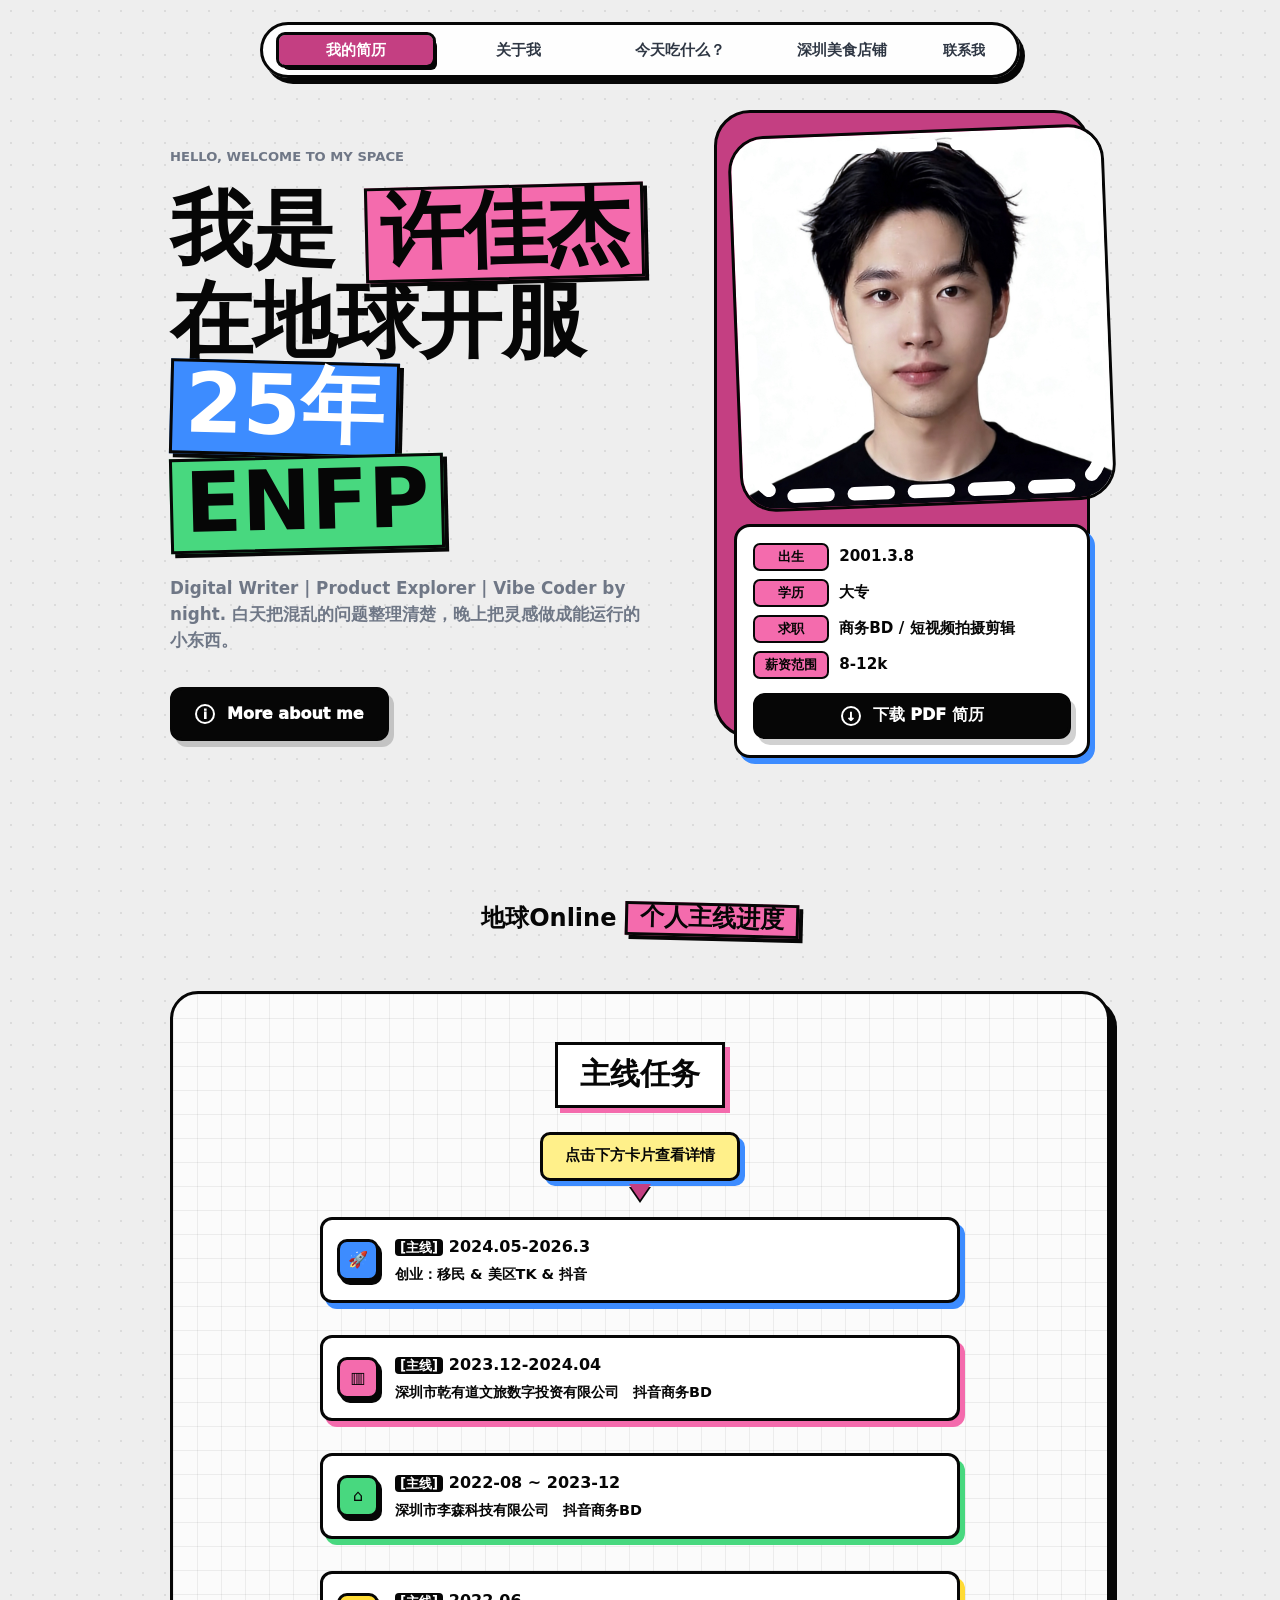
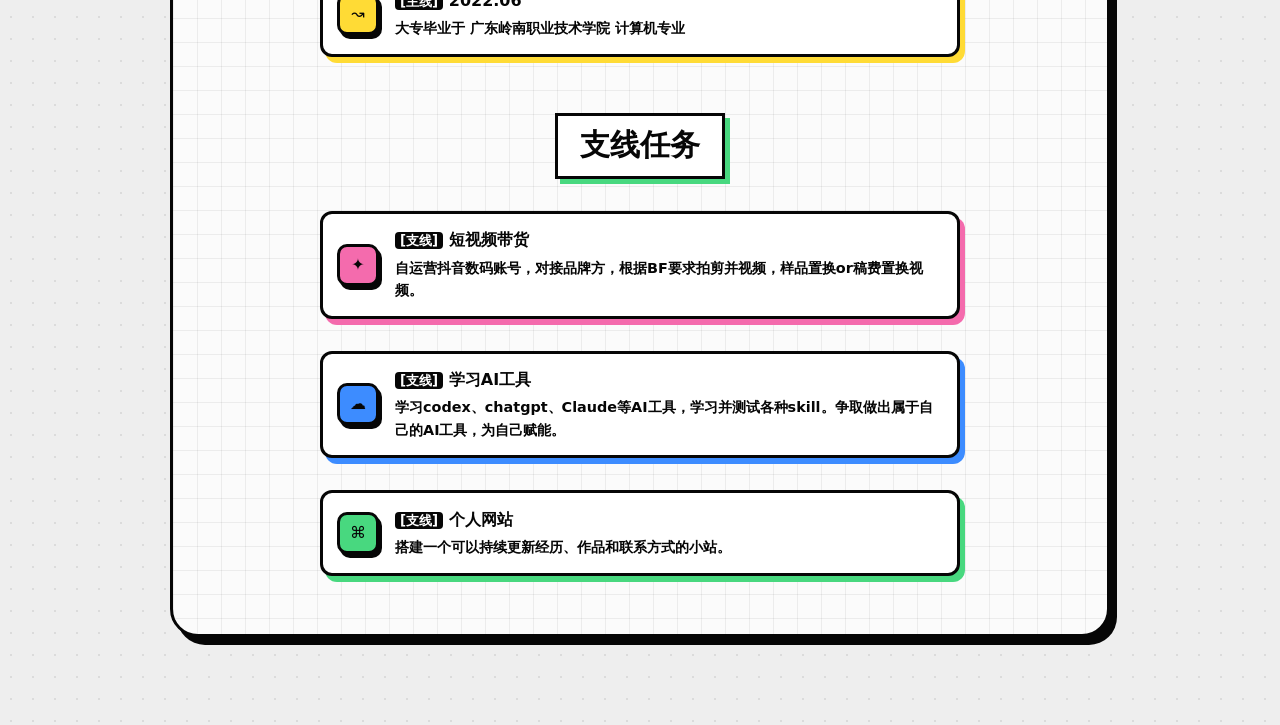
==== index.html @ b93e33a1 "Add files via upload" ====
﻿<!doctype html>
<html lang="zh-CN">
  <head>
    <meta charset="utf-8" />
    <meta name="viewport" content="width=device-width, initial-scale=1" />
    <title>许佳杰 | 个人网站</title>
    <meta
      name="description"
      content="许佳杰的个人网站，包含个人简历、关于我和随机美食小功能。"
    />
    <link rel="stylesheet" href="./styles.css" />
  </head>
  <body>
    <header class="topbar" aria-label="主导航">
      <nav class="tab-nav" aria-label="网站栏目">
        <button class="tab-button is-active" type="button" data-tab="home">我的简历</button>
        <button class="tab-button" type="button" data-tab="about">关于我</button>
        <button class="tab-button" type="button" data-tab="tools">今天吃什么？</button>
        <button class="tab-button" type="button" data-tab="shenzhen-food">深圳美食店铺</button>
        <button class="mail-link" type="button" data-contact-open aria-label="打开联系方式">联系我</button>
      </nav>
    </header>

    <main>
      <section class="tab-panel is-active" id="home" aria-labelledby="home-title">
        <div class="hero-grid shell">
          <div class="hero-copy">
            <p class="mini-label">HELLO, WELCOME TO MY SPACE</p>
            <h1 id="home-title">
              我是
              <span class="marker marker-pink tilt-left">许佳杰</span>
              <br />
              在地球开服
              <span class="marker marker-blue tilt-right">25年</span>
              <br />
              <span class="marker marker-green tilt-left">ENFP</span>
            </h1>
            <p class="lead">
              Digital Writer | Product Explorer | Vibe Coder by night.
              白天把混乱的问题整理清楚，晚上把灵感做成能运行的小东西。
            </p>
            <button class="comic-button" type="button" data-tab-target="about">
              <span class="button-icon">i</span>
              More about me
            </button>
          </div>

          <div class="avatar-stack">
            <figure class="avatar-frame">
              <img src="./assets/profile-photo.jpg" alt="许佳杰的个人照片" />
            </figure>
            <section class="resume-profile-card" aria-label="求职基本信息">
              <dl>
                <div>
                  <dt>出生</dt>
                  <dd>2001.3.8</dd>
                </div>
                <div>
                  <dt>学历</dt>
                  <dd>大专</dd>
                </div>
                <div>
                  <dt>求职</dt>
                  <dd>商务BD / 短视频拍摄剪辑</dd>
                </div>
                <div>
                  <dt>薪资范围</dt>
                  <dd>8-12k</dd>
                </div>
              </dl>
              <a class="comic-button resume-download" href="./assets/resume-xujiajie.pdf" download="许佳杰-简历.pdf">
                <span class="button-icon">↓</span>
                下载 PDF 简历
              </a>
            </section>
          </div>
        </div>

        <div class="shell page-heading resume-heading">
          <h2>
            地球Online
            <span class="marker marker-pink tilt-right">个人主线进度</span>
          </h2>
        </div>

        <section class="resume-board shell" aria-label="简历时间线">
          <div class="board-title main-task">主线任务</div>
          <p class="task-tip">点击下方卡片查看详情</p>

          <button class="quest quest-left blue-shadow" type="button" data-quest-open="venture">
            <span class="tile-icon blue">🚀</span>
            <div>
              <strong><small>[主线]</small> 2024.05-2026.3</strong>
              <p>创业：移民 &amp; 美区TK &amp; 抖音</p>
            </div>
          </button>
          <button class="quest quest-left pink-shadow" type="button" data-quest-open="qianyudao">
            <span class="tile-icon pink">▥</span>
            <div>
              <strong><small>[主线]</small> 2023.12-2024.04</strong>
              <p>深圳市乾有道文旅数字投资有限公司　抖音商务BD</p>
            </div>
          </button>
          <button class="quest quest-left green-shadow" type="button" data-quest-open="lisen">
            <span class="tile-icon green">⌂</span>
            <div>
              <strong><small>[主线]</small> 2022-08 ~ 2023-12</strong>
              <p>深圳市李森科技有限公司　抖音商务BD</p>
            </div>
          </button>
          <button class="quest quest-left yellow-shadow" type="button" data-quest-open="college">
            <span class="tile-icon yellow">↝</span>
            <div>
              <strong><small>[主线]</small> 2022.06</strong>
              <p>大专毕业于 广东岭南职业技术学院 计算机专业</p>
            </div>
          </button>

          <div class="board-title side-task-title">支线任务</div>

          <button class="quest quest-left side-quest pink-shadow" type="button" data-external-url="https://v.douyin.com/w58DL4WoM24">
            <span class="tile-icon pink">✦</span>
            <div>
              <strong><small>[支线]</small> 短视频带货</strong>
              <p>自运营抖音数码账号，对接品牌方，根据BF要求拍剪并视频，样品置换or稿费置换视频。</p>
            </div>
          </button>
          <button class="quest quest-left side-quest quest-static blue-shadow" type="button">
            <span class="tile-icon blue">☁</span>
            <div>
              <strong><small>[支线]</small> 学习AI工具</strong>
              <p>学习codex、chatgpt、Claude等AI工具，学习并测试各种skill。争取做出属于自己的AI工具，为自己赋能。</p>
            </div>
          </button>
          <button class="quest quest-left side-quest quest-static green-shadow" type="button">
            <span class="tile-icon green">⌘</span>
            <div>
              <strong><small>[支线]</small> 个人网站</strong>
              <p>搭建一个可以持续更新经历、作品和联系方式的小站。</p>
            </div>
          </button>
        </section>

      </section>

      <section class="tab-panel" id="about" aria-labelledby="about-title">
        <div class="about-grid shell">
          <div>
            <h1 id="about-title">
              Welcome to
              <span class="marker marker-blue tilt-left">我的世界！</span>
            </h1>
            <div class="about-text">
              <p>
                我是一个喜欢把复杂问题拆开的人，也喜欢自己有执行力，喜欢刨根问底，想了解一个东西就会研究透彻，是一个想到什么觉得有趣有意思就会去立马实施的人。
              </p>
              <p>
                这个网站是我第一个用 AI 和自己的想法完全自主实现的网站。
              </p>
            </div>
          </div>

          <aside class="id-card" aria-label="个人信息卡">
            <div class="id-head">
              <span>ID CARD</span>
              <span>☺</span>
            </div>
            <div class="id-body">
              <img src="./assets/profile-photo.jpg" alt="许佳杰的个人照片" />
              <dl>
                <dt>NAME</dt>
                <dd>许佳杰</dd>
                <dt>MAJOR</dt>
                <dd>商务BD / 摄影剪辑</dd>
              </dl>
            </div>
            <div class="barcode" aria-hidden="true"></div>
          </aside>
        </div>

        <div class="statement shell">
          <span>STATEMENT</span>
          <p>人是无数别人拼凑的自己，所有曾经与你深度交流过的人，都在你身上留下了一部分的自己。</p>
        </div>

        <section class="feature-section shell" aria-labelledby="about-advantages-title">
          <h2 class="stamp-title" id="about-advantages-title">个人优势</h2>
          <div class="keyword-grid">
            <article>
              <strong>影像工具</strong>
              <p>熟悉手机摄像和佳能相机摄影，精通剪映、LR、PS 工具。</p>
            </article>
            <article>
              <strong>内容制作</strong>
              <p>具备短视频和照片拍摄、剪辑、调色能力，能独立完成短视频从拍摄到交付。</p>
            </article>
            <article>
              <strong>达人资源</strong>
              <p>有近千名 3C 数码达人资源，短视频较多，能独立跟进达人的商务合作闭环。</p>
            </article>
          </div>
        </section>

        <section class="feature-section shell" aria-labelledby="about-values-title">
          <h2 class="stamp-title" id="about-values-title">我的关键词</h2>
          <div class="keyword-grid">
            <article>
              <strong>好奇</strong>
              <p>总想弄明白事情为什么会这样，以及有没有更好玩的做法。</p>
            </article>
            <article>
              <strong>行动</strong>
              <p>比起反复等待完美答案，我更喜欢先做一个可验证版本。</p>
            </article>
            <article>
              <strong>表达</strong>
              <p>相信清晰的表达本身就是一种产品能力，也是一种温柔。</p>
            </article>
          </div>
        </section>

      </section>

      <section class="tab-panel" id="tools" aria-labelledby="tools-title">
        <div class="tools-head shell">
          <div>
            <p class="mini-label">TINY TOOLBOX</p>
            <h1 id="tools-title">
              今天
              <span class="marker marker-yellow tilt-left">吃什么？</span>
            </h1>
            <p class="lead">
              随便帮你选一家吃的
              <br />
              你去炫吧
            </p>
          </div>
          <div class="tools-info-grid">
            <div class="food-status-card">
              <span>STATUS</span>
              <strong>高德地图已配置</strong>
              <ol class="status-note-list">
                <li>商家与距离来自高德地图。</li>
                <li>点击卡片会只用店名跳转到大众点评搜索页。</li>
                <li>定位按钮会打开高德地图导航。</li>
              </ol>
            </div>
            <section class="feedback-card" aria-label="优化反馈">
              <strong>优化反馈</strong>
              <p>有想法？点这里写反馈。</p>
              <a class="feedback-link-button" href="https://docs.qq.com/smartsheet/form/LUlpBnpAPGbc%2FtCTK6c%2FvuwKFj?tab=tCTK6c" target="_blank" rel="noreferrer">
                填写反馈
              </a>
            </section>
          </div>
        </div>

        <section class="food-tool shell" aria-label="随机美食小功能">
          <div class="food-control-panel">
            <label class="food-search-box">
              <span>地点</span>
              <div class="place-input-row">
                <input type="search" data-food-place placeholder="输入你想搜索的位置，例如：深圳南山区" />
                <button class="locate-button locate-search-button" type="button" data-food-resolve hidden>搜索定位</button>
                <button class="locate-button" type="button" data-food-locate>实时定位</button>
              </div>
              <div class="place-suggestion-panel" data-place-suggestions hidden></div>
            </label>

            <div class="food-middle-row">
              <div class="food-filter-stack">
                <div class="filter-group" aria-label="美食分类筛选">
                  <span>分类</span>
                  <div class="segmented-control" data-food-category>
                    <button class="is-selected" type="button" data-value="all">全部</button>
                    <button type="button" data-value="meal">正餐</button>
                    <button type="button" data-value="drink">奶茶咖啡</button>
                  </div>
                </div>

                <div class="filter-group" aria-label="距离筛选">
                  <span>距离</span>
                  <div class="segmented-control distance-control" data-food-distance>
                    <button class="is-selected" type="button" data-value="nearby">附近</button>
                    <button type="button" data-value="500">500米</button>
                    <button type="button" data-value="1000">1km</button>
                    <button type="button" data-value="2000">2km</button>
                  </div>
                </div>
              </div>

            </div>

            <div class="food-actions">
              <button class="comic-button food-search-button" type="button" data-food-search>
                <span class="button-icon">⌕</span>
                <span data-food-search-label>搜索附近美食</span>
              </button>
              <button class="comic-button food-random-button" type="button" data-food-random disabled>
                <span class="button-icon">?</span>
                随机挑选吃什么
              </button>
            </div>
          </div>

          <div class="food-results-head">
            <h2 class="stamp-title">附近美食</h2>
            <p data-food-count>还没有搜索结果</p>
          </div>
          <div class="food-card-grid" data-food-results>
            <article class="food-empty-card">
              <strong>先输入地点</strong>
              <p>默认不自动搜索。输入地点后，就能按当前分类和距离展示真实周边美食。</p>
            </article>
          </div>
        </section>
      </section>

      <section class="tab-panel" id="shenzhen-food" aria-labelledby="shenzhen-food-title">
        <section class="sheet-food-tool shell" aria-label="深圳美食表格推荐">
          <div class="sheet-food-head">
            <div>
              <p class="mini-label">SHENZHEN LIST</p>
              <h1 class="stamp-title" id="shenzhen-food-title">已攻略店铺推荐</h1>
              <ol class="sheet-source-note">
                <li>已攻略店铺是基于深圳美食群群友写的共享文档提供的内容。</li>
                <li>如果想新增已攻略店铺，可以照常写在群公告的表格中，不定时更新内容到网页中。</li>
              </ol>
            </div>
            <button class="comic-button sheet-random-button" type="button" data-sheet-random>
              点我，可以从已攻略中的店铺里随机抽取吃什么
            </button>
          </div>

          <div class="sheet-food-panel">
            <div class="sheet-filter-row" aria-label="深圳区域筛选" data-sheet-districts></div>
            <p class="sheet-food-count" data-sheet-count></p>
            <div class="sheet-food-grid" data-sheet-results></div>
          </div>
        </section>
      </section>
    </main>

    <div class="contact-overlay" data-contact-overlay hidden>
      <section class="contact-pop-card" aria-label="联系方式卡片">
        <button class="modal-close-button" type="button" data-overlay-close aria-label="关闭">×</button>
        <span class="contact-badge">CONTACT</span>
        <h2>怎么联系我</h2>
        <dl>
          <div>
            <dt>微信号</dt>
            <dd>bozigeaaa</dd>
            <button class="copy-mini-button" type="button" data-copy-value="bozigeaaa">复制</button>
          </div>
          <div>
            <dt>邮箱号</dt>
            <dd>2522129240@qq.com</dd>
            <button class="copy-mini-button" type="button" data-copy-value="2522129240@qq.com">复制</button>
          </div>
        </dl>
        <p>点击任意位置关闭</p>
      </section>
    </div>

    <div class="quest-overlay" data-quest-overlay hidden>
      <section class="quest-pop-card" aria-label="任务经历详情">
        <button class="modal-close-button" type="button" data-overlay-close aria-label="关闭">×</button>
        <span class="contact-badge">DETAIL</span>
        <h2>任务经历</h2>
        <h3 data-quest-title></h3>
        <div class="quest-detail-body" data-quest-body></div>
        <p>点击卡片外任意位置关闭</p>
      </section>
    </div>

    <div class="food-overlay" data-food-overlay hidden>
      <section class="food-pop-card" aria-label="随机美食结果">
        <button class="modal-close-button" type="button" data-overlay-close aria-label="关闭">×</button>
        <span class="contact-badge">PICKED</span>
        <h2>今天就吃这个</h2>
        <div data-food-picked></div>
        <button class="comic-button food-again-button" type="button" data-food-random-again>
          <span class="button-icon">↻</span>
          继续随机
        </button>
        <p>点击卡片外任意位置关闭</p>
      </section>
    </div>

    <div class="food-overlay" data-sheet-overlay hidden>
      <section class="food-pop-card sheet-pop-card" aria-label="随机表格美食结果">
        <button class="modal-close-button" type="button" data-overlay-close aria-label="关闭">×</button>
        <span class="contact-badge">SHEET PICK</span>
        <h2>表格推荐这一家</h2>
        <div data-sheet-picked></div>
        <button class="comic-button food-again-button" type="button" data-sheet-random-again>
          <span class="button-icon">↻</span>
          继续随机
        </button>
        <p>点击卡片外任意位置关闭</p>
      </section>
    </div>

    <div class="floating-food-actions" data-food-float hidden>
      <button class="floating-food-button" type="button" data-food-floating-random disabled>随机选择</button>
      <button class="floating-food-button" type="button" data-food-back-top>返回顶部</button>
    </div>

    <template id="quest-template-venture">
      <section>
        <h4>1. 国内抖音直播板块</h4>
        <p><strong>全案运营：</strong>起店到成交，从0到1。独立负责账号定位、短视频引流拍摄剪辑、直播销售、直播间搭建及话术设计，参与大促活动策略等。</p>
        <p><strong>投流与数据：</strong>精通千川及随心推投放策略，通过数据分析优化人群包，提升转化率。</p>
        <p><strong>业绩成果：</strong>直播销售额月平均 35 万，净利润1.5万左右，跑通全流程闭环。</p>
      </section>
      <section>
        <h4>2. 海外移民与小红书板块</h4>
        <p><strong>获客渠道：</strong>针对高净值人群制定移民相关内容策略，通过小红书推文、视频剪辑及评论区精准截流，将公域线索高效导入私域。</p>
        <p><strong>销售转化：</strong>负责移民产品的咨询服务与销售，维护客群。</p>
        <p><strong>业绩成果：</strong>累计流水接近 200 万，净利润 55 万左右。</p>
      </section>
      <section>
        <h4>3. 美国TikTok跨境电商</h4>
        <p><strong>全案运营：</strong>独立完成海外设备环境搭建、国际物流对接及本土化市场调研、店铺运营、上架销售等。</p>
        <p><strong>内容与销售：</strong>负责产品定位、短视频与二创素材制作、达人BD及投流。</p>
        <p><strong>业绩成果：</strong>成功跑通“短视频带货 + 达人分销 + 商品卡”闭环，单月最高产出近3万，净利润1万。</p>
      </section>
    </template>

    <template id="quest-template-qianyudao">
      <section>
        <p><strong>商务拓展：</strong>负责针对抖音平台本地生活类目，全国重点景区酒店旅游等直播达人 + 短视频宣发达人建联，积累丰富各地达人群体。</p>
        <p><strong>商务对接：</strong>应直播及短视频宣发要求，筛选符合的达人带货数据、地区、粉丝群体、带货等级等，达成合作。</p>
        <p><strong>结果跟踪：</strong>对批量达人高效沟通，提供 brief，提供视频图片素材、话术、带货重点、流量扶持激励等等，对直播进度、短视频制作进度负责，对结果负责。</p>
      </section>
      <section>
        <h4>工作成果</h4>
        <p>对本地生活各后台熟悉，了解本地生活类目达人接单习惯，可有针对性的切入手段，较好的客情维护。</p>
        <p>根据商户需求指定合理的推广方案、达人方激励方案，提供促销活动、运营、投流支持。</p>
        <p>任职期间单酒店产品直播 GMV 最高产出 130W，短视频 GMV 产出 30W。</p>
      </section>
    </template>

    <template id="quest-template-lisen">
      <section>
        <p><strong>商务拓展：</strong>抖音平台的达人资源拓展，联系达人商务直播达人 + 短视频达人，积累并维护达人资源。</p>
        <p><strong>商务对接：</strong>对达人账号评估、筛选适合合作的达人账号，洽谈合作产品、签署合作合同、达成合作。</p>
        <p><strong>内容跟进：</strong>制作货盘，针对不同主播风格和粉丝匹配度，制定相应货品推广、邮寄样品、直播手卡制作，对直播进度、短视频制作进度负责。</p>
        <p><strong>结果跟踪：</strong>针对带货板块达人直播以及视频发放后的数据跟踪，对转化产出较好的达人创建再次合作机会，对转化产出较少的达人提供修改建议。品宣达人的视频回收，审核视频 + 文案内容符合产品卖点的宣传要素，对后续视频宣发评论区舆情维护。</p>
      </section>
      <section>
        <h4>工作成果</h4>
        <p>熟悉与达人全流程系统，商务对接话术与客情维护。</p>
        <p>积累了3C类目垂直达人资源、MCN机构资源，与达人商务建立良好沟通关系长期合作关系。</p>
        <p>掌握抖店后台链接制作编辑，千川、抖店随心推投放标准。</p>
        <p>在任职期间 GMV 平均月产出 50W 左右。</p>
      </section>
    </template>

    <template id="quest-template-college">
      <section>
        <p><strong>学历经历：</strong>大专毕业于 广东岭南职业技术学院 计算机专业。</p>
      </section>
    </template>

    <script src="./script.js"></script>
  </body>
</html>
---- styles.css ----
:root {
  --paper: #eeeeee;
  --ink: #060606;
  --muted: #6f7786;
  --white: #ffffff;
  --pink: #f46bad;
  --magenta-dark: #c43f82;
  --blue: #3d8cff;
  --green: #48d87f;
  --yellow: #ffdb35;
  --lavender: #d8a8ff;
  --line: 3px solid var(--ink);
  --shadow: 7px 8px 0 var(--ink);
  --soft-shadow: 4px 5px 0 var(--ink);
  --radius: 28px;
}

* {
  box-sizing: border-box;
}

html {
  scroll-behavior: smooth;
}

body {
  min-width: 320px;
  margin: 0;
  color: var(--ink);
  background:
    radial-gradient(circle, rgba(0, 0, 0, 0.08) 1px, transparent 1px) 0 0 / 22px 22px,
    var(--paper);
  font-family:
    Inter, ui-sans-serif, system-ui, -apple-system, BlinkMacSystemFont, "Segoe UI",
    "Microsoft YaHei", sans-serif;
  line-height: 1.55;
}

button,
input {
  font: inherit;
}

button,
a {
  color: inherit;
}

a {
  text-decoration: none;
}

.topbar {
  position: sticky;
  top: 22px;
  z-index: 20;
  display: flex;
  justify-content: center;
  padding: 0 18px;
  pointer-events: none;
}

.tab-nav {
  display: grid;
  grid-template-columns: repeat(4, minmax(92px, 1fr)) 74px;
  width: min(760px, 100%);
  align-items: center;
  gap: 8px;
  border: var(--line);
  border-radius: 999px;
  padding: 10px 16px;
  background: rgba(255, 255, 255, 0.94);
  box-shadow: 5px 6px 0 var(--ink);
  backdrop-filter: blur(14px);
  pointer-events: auto;
}

.tab-button,
.mail-link {
  display: inline-grid;
  min-height: 30px;
  place-items: center;
  border: 0;
  background: transparent;
  border-radius: 6px;
  color: #2f3744;
  font-size: 0.92rem;
  font-weight: 800;
  cursor: pointer;
  transition:
    background-color 160ms ease,
    color 160ms ease,
    box-shadow 160ms ease,
    transform 160ms ease;
}

.tab-button.is-active {
  color: var(--white);
  outline: 3px solid var(--ink);
  background: var(--magenta-dark);
  box-shadow: var(--soft-shadow);
}

.mail-link {
  border: 0;
  font-size: 0.9rem;
}

.tab-button:hover {
  color: var(--white);
  background: var(--magenta-dark);
  box-shadow: var(--soft-shadow);
}

.tab-button:hover {
  transform: translate(2px, 2px);
  box-shadow: 2px 3px 0 var(--ink);
}

.mail-link:hover {
  color: var(--white);
  background: var(--magenta-dark);
  box-shadow: 2px 3px 0 var(--ink);
  transform: translate(2px, 2px);
}

.contact-overlay {
  position: fixed;
  inset: 0;
  z-index: 100;
  display: grid;
  place-items: center;
  padding: 24px;
  background: rgba(0, 0, 0, 0.75);
  cursor: pointer;
}

.contact-overlay[hidden],
.quest-overlay[hidden],
.food-overlay[hidden] {
  display: none;
}

.quest-overlay,
.food-overlay {
  position: fixed;
  inset: 0;
  z-index: 100;
  display: grid;
  place-items: center;
  padding: 24px;
  background: rgba(0, 0, 0, 0.75);
  cursor: pointer;
}

.contact-pop-card,
.quest-pop-card,
.food-pop-card {
  position: relative;
  width: min(420px, 100%);
  border: var(--line);
  border-radius: 24px;
  padding: 36px 30px 28px;
  background:
    linear-gradient(135deg, rgba(244, 107, 173, 0.18), transparent 42%),
    var(--white);
  box-shadow: var(--shadow);
  text-align: left;
  cursor: default;
}

.contact-pop-card::before,
.quest-pop-card::before,
.food-pop-card::before {
  content: "";
  position: absolute;
  inset: -14px 18px 18px -14px;
  z-index: -1;
  border: var(--line);
  border-radius: 24px;
  background: var(--magenta-dark);
}

.quest-pop-card {
  width: min(760px, calc(100vw - 42px));
  max-height: min(82vh, 760px);
  display: grid;
  grid-template-rows: auto auto minmax(0, 1fr) auto;
}

.food-pop-card {
  width: min(560px, calc(100vw - 42px));
}

.contact-badge {
  position: absolute;
  top: -18px;
  left: 22px;
  border: var(--line);
  border-radius: 8px;
  padding: 3px 10px;
  background: var(--yellow);
  font-size: 0.75rem;
  font-weight: 950;
}

.modal-close-button {
  position: absolute;
  top: 14px;
  right: 14px;
  display: grid;
  width: 34px;
  height: 34px;
  place-items: center;
  border: 2px solid var(--ink);
  border-radius: 50%;
  background: var(--white);
  box-shadow: 3px 4px 0 var(--ink);
  font-size: 1.35rem;
  line-height: 1;
  font-weight: 950;
  cursor: pointer;
  transition:
    transform 160ms ease,
    box-shadow 160ms ease,
    background-color 160ms ease;
}

.modal-close-button:hover {
  color: var(--white);
  background: var(--magenta-dark);
  transform: translate(2px, 2px);
  box-shadow: 1px 2px 0 var(--ink);
}

.contact-pop-card h2,
.quest-pop-card h2,
.food-pop-card h2 {
  margin: 0 0 24px;
  font-size: clamp(2rem, 8vw, 3rem);
  line-height: 1;
}

.quest-pop-card h3 {
  margin: -8px 0 18px;
  color: var(--magenta-dark);
  font-size: clamp(1.2rem, 3vw, 1.6rem);
  line-height: 1.18;
}

.quest-detail-body {
  overflow: auto;
  padding-right: 8px;
}

.quest-detail-body section {
  border: var(--line);
  border-radius: 14px;
  padding: 16px;
  background: #fff8cf;
  box-shadow: var(--soft-shadow);
}

.quest-detail-body section + section {
  margin-top: 16px;
}

.quest-detail-body h4 {
  margin: 0 0 12px;
  font-size: 1.15rem;
}

.quest-detail-body p {
  margin: 9px 0;
  color: #343b47;
  font-weight: 780;
}

.contact-pop-card dl {
  display: grid;
  gap: 14px;
  margin: 0;
}

.contact-pop-card dl div {
  display: grid;
  grid-template-columns: minmax(0, 1fr) auto;
  column-gap: 12px;
  align-items: center;
  border: var(--line);
  border-radius: 14px;
  padding: 12px 14px;
  background: #fff8cf;
  box-shadow: var(--soft-shadow);
}

.contact-pop-card dl div:nth-child(2) {
  background: #ddebff;
}

.contact-pop-card dt {
  grid-column: 1;
  margin-bottom: 4px;
  font-size: 0.78rem;
  font-weight: 950;
}

.contact-pop-card dd {
  grid-column: 1;
  margin: 0;
  font-size: 1.12rem;
  font-weight: 950;
}

.copy-mini-button {
  grid-column: 2;
  grid-row: 1 / span 2;
  display: inline-grid;
  min-width: 50px;
  min-height: 38px;
  align-items: center;
  place-items: center;
  border: var(--line);
  border-radius: 10px;
  color: var(--ink);
  background: var(--white);
  box-shadow: 3px 4px 0 var(--ink);
  font-size: 0.82rem;
  font-weight: 950;
  cursor: pointer;
  transition:
    transform 160ms ease,
    box-shadow 160ms ease,
    background-color 160ms ease;
}

.copy-mini-button:hover {
  color: var(--white);
  background: var(--magenta-dark);
  transform: translate(2px, 2px);
  box-shadow: 1px 2px 0 var(--ink);
}

.contact-pop-card p,
.quest-pop-card > p {
  margin: 22px 0 0;
  color: var(--muted);
  text-align: center;
  font-size: 0.88rem;
  font-weight: 850;
}

.tab-panel {
  display: none;
  padding: 74px 0 88px;
}

.tab-panel.is-active {
  display: block;
}

.shell {
  width: min(940px, calc(100% - 40px));
  margin: 0 auto;
}

.hero-grid,
.about-grid {
  display: grid;
  grid-template-columns: minmax(0, 1.12fr) minmax(270px, 0.88fr);
  gap: clamp(34px, 7vw, 86px);
  align-items: center;
}

.hero-grid {
  min-height: 520px;
}

.mini-label {
  margin: 0 0 18px;
  color: var(--muted);
  font-size: 0.82rem;
  font-weight: 900;
}

h1,
h2,
h3,
p {
  overflow-wrap: anywhere;
}

h1 {
  margin: 0;
  font-size: clamp(3.1rem, 6.5vw, 5.6rem);
  line-height: 0.98;
  letter-spacing: 0;
}

.center-heading h2,
.page-heading h1 {
  font-size: clamp(3rem, 6vw, 5.2rem);
  line-height: 1;
  letter-spacing: 0;
}

.lead {
  max-width: 520px;
  margin: 24px 0 0;
  color: var(--muted);
  font-size: 1.05rem;
  font-weight: 750;
}

.marker {
  display: inline-block;
  border: var(--line);
  padding: 0 12px 4px;
  line-height: 1.02;
  box-shadow: 4px 4px 0 var(--ink);
}

.marker-pink {
  background: var(--pink);
}

.marker-blue {
  color: var(--white);
  background: var(--blue);
}

.marker-green {
  background: var(--green);
}

.marker-yellow {
  background: var(--yellow);
}

.tilt-left {
  transform: rotate(-1.4deg);
}

.tilt-right {
  transform: rotate(1.4deg);
}

.comic-button {
  display: inline-flex;
  min-height: 54px;
  align-items: center;
  justify-content: center;
  gap: 12px;
  margin-top: 34px;
  border: var(--line);
  border-radius: 12px;
  padding: 0 22px;
  color: var(--white);
  background: var(--ink);
  box-shadow: 5px 6px 0 rgba(0, 0, 0, 0.18);
  font-weight: 950;
  cursor: pointer;
  transition:
    transform 160ms ease,
    box-shadow 160ms ease;
}

.comic-button:hover {
  transform: translate(2px, 2px);
  box-shadow: 2px 3px 0 rgba(0, 0, 0, 0.2);
}

.comic-button.small {
  min-height: 44px;
  margin-top: 22px;
  padding: 0 18px;
  color: var(--ink);
  background: var(--white);
  box-shadow: var(--soft-shadow);
}

.button-icon {
  display: grid;
  width: 20px;
  height: 20px;
  place-items: center;
  border: 2px solid currentColor;
  border-radius: 50%;
  font-size: 0.75rem;
}

.avatar-stack {
  position: relative;
  z-index: 1;
  isolation: isolate;
}

.avatar-stack::before {
  content: "";
  position: absolute;
  top: -20px;
  right: 20px;
  bottom: 20px;
  left: -20px;
  z-index: -1;
  border: var(--line);
  border-radius: 36px;
  background: var(--magenta-dark);
}

.avatar-frame {
  position: relative;
  margin: 0;
  border: 0;
  border-radius: 36px;
  padding: 0;
  background: transparent;
  transform: rotate(-2.2deg);
  transition: transform 180ms ease;
}

.avatar-frame::before {
  content: none;
}

.avatar-frame::after {
  content: "";
  position: absolute;
  inset: 0;
  z-index: 2;
  pointer-events: none;
  background: url("data:image/svg+xml,%3Csvg xmlns='http://www.w3.org/2000/svg' viewBox='0 0 100 100' preserveAspectRatio='none'%3E%3Crect x='4' y='4' width='92' height='92' rx='9' ry='9' fill='none' stroke='white' stroke-width='3.6' stroke-dasharray='9 7' stroke-linecap='round'/%3E%3C/svg%3E") center / 100% 100% no-repeat;
}

.avatar-frame:hover {
  transform: rotate(0deg);
}

.avatar-frame img {
  display: block;
  width: 100%;
  aspect-ratio: 1 / 1;
  min-height: 260px;
  border: var(--line);
  border-radius: 36px;
  object-fit: cover;
  object-position: center 18%;
}

.resume-profile-card {
  position: relative;
  z-index: 1;
  width: calc(100% - 20px);
  margin: 18px 20px 0 0;
  border: var(--line);
  border-radius: 16px;
  padding: 16px;
  background: var(--white);
  box-shadow: 5px 6px 0 var(--blue);
}

.resume-profile-card dl {
  display: grid;
  gap: 8px;
  margin: 0;
}

.resume-profile-card div {
  display: grid;
  grid-template-columns: 76px 1fr;
  gap: 10px;
  align-items: center;
}

.resume-profile-card dt {
  display: inline-grid;
  min-height: 28px;
  place-items: center;
  border: 2px solid var(--ink);
  border-radius: 7px;
  background: var(--pink);
  font-size: 0.8rem;
  font-weight: 950;
}

.resume-profile-card dd {
  margin: 0;
  font-size: 0.95rem;
  font-weight: 900;
}

.resume-download {
  width: 100%;
  min-height: 46px;
  margin-top: 14px;
  justify-content: center;
  padding: 0 18px;
}

.feature-section {
  margin-top: 96px;
}

.center-heading {
  text-align: center;
}

.center-heading p,
.page-heading p {
  max-width: 640px;
  margin: 18px auto 0;
  color: var(--muted);
  font-size: 1rem;
  font-weight: 750;
}

.keyword-grid article,
.keyword-grid article {
  border: var(--line);
  border-radius: var(--radius);
  background: var(--white);
  box-shadow: var(--shadow);
}

.tile-icon {
  display: inline-grid;
  width: 48px;
  height: 48px;
  place-items: center;
  border: var(--line);
  border-radius: 10px;
  font-size: 1.25rem;
  box-shadow: 3px 4px 0 var(--ink);
}

.tile-icon.blue {
  background: var(--blue);
}

.tile-icon.pink {
  background: var(--pink);
}

.tile-icon.green {
  background: var(--green);
}

.tile-icon.yellow {
  background: var(--yellow);
}

.stamp-title {
  display: table;
  margin: 0;
  border: var(--line);
  padding: 6px 20px 9px;
  background: var(--white);
  box-shadow: 6px 6px 0 var(--pink);
  font-size: clamp(2rem, 4vw, 3.2rem);
  line-height: 1;
  transform: rotate(-1.5deg);
}

.blue-shadow {
  box-shadow: 5px 6px 0 var(--blue);
}

.pink-shadow {
  box-shadow: 5px 6px 0 var(--pink);
}

.green-shadow {
  box-shadow: 5px 6px 0 var(--green);
}

.yellow-shadow {
  box-shadow: 5px 6px 0 var(--yellow);
}

.about-grid {
  align-items: start;
  padding-top: 18px;
}

.about-text {
  margin-top: 26px;
  color: #596271;
  font-size: 1.04rem;
  font-weight: 760;
}

.id-card {
  transform: rotate(-1.6deg);
  border: var(--line);
  border-radius: 18px;
  overflow: hidden;
  background: var(--white);
  box-shadow: var(--shadow);
}

.id-head {
  display: flex;
  justify-content: space-between;
  border-bottom: var(--line);
  padding: 14px 18px;
  background: var(--green);
  font-size: 1.18rem;
  font-weight: 950;
}

.id-head span:last-child {
  display: grid;
  width: 48px;
  height: 48px;
  place-items: center;
  border: var(--line);
  border-radius: 50%;
  background: var(--pink);
}

.id-body {
  display: grid;
  grid-template-columns: 108px 1fr;
  gap: 16px;
  padding: 18px;
}

.id-body img {
  width: 108px;
  aspect-ratio: 1 / 1;
  border: var(--line);
  border-radius: 12px;
  background: #fff3df;
  object-fit: cover;
  object-position: center 18%;
}

.id-body dl {
  display: grid;
  gap: 8px;
  margin: 0;
}

.id-body dt {
  font-size: 0.68rem;
  font-weight: 950;
}

.id-body dd {
  margin: 0;
  border: var(--line);
  border-radius: 9px;
  padding: 8px 10px;
  background: #fff189;
  font-weight: 950;
}

.id-body dd:nth-of-type(2) {
  background: #ddebff;
}

.id-body dd:nth-of-type(3) {
  background: #ead8ff;
}

.barcode {
  height: 54px;
  margin: 0 18px 18px;
  border: var(--line);
  border-radius: 8px;
  background: repeating-linear-gradient(90deg, var(--ink) 0 3px, transparent 3px 9px);
}

.statement {
  position: relative;
  margin-top: 82px;
  border: var(--line);
  background: #ffe24a;
  box-shadow: var(--shadow);
  padding: 24px 34px;
  text-align: center;
}

.statement span {
  position: absolute;
  top: -18px;
  left: -14px;
  border: 2px solid var(--ink);
  padding: 3px 8px;
  background: var(--white);
  font-size: 0.7rem;
  font-weight: 950;
}

.statement p {
  margin: 0;
  font-size: clamp(1.35rem, 3vw, 2.2rem);
  font-weight: 950;
}

.keyword-grid {
  display: grid;
  grid-template-columns: repeat(3, 1fr);
  gap: 22px;
  margin-top: 42px;
}

.keyword-grid article {
  padding: 26px;
}

.keyword-grid strong {
  font-size: 1.7rem;
}

.keyword-grid p {
  margin: 12px 0 0;
  color: var(--muted);
  font-weight: 760;
}

.tools-head {
  display: grid;
  grid-template-columns: minmax(0, 0.9fr) minmax(360px, 1.1fr);
  gap: clamp(28px, 6vw, 72px);
  align-items: center;
  padding-top: 34px;
}

.tools-head h1 {
  margin: 0;
  font-size: clamp(3.1rem, 6.5vw, 5.4rem);
  line-height: 0.98;
}

.food-status-card,
.feedback-card,
.food-control-panel,
.food-empty-card,
.food-card,
.picked-food-card {
  border: var(--line);
  border-radius: var(--radius);
  background: var(--white);
  box-shadow: var(--shadow);
}

.food-status-card {
  padding: 20px;
  background:
    linear-gradient(120deg, rgba(72, 216, 127, 0.22), transparent 42%),
    var(--white);
}

.tools-info-grid {
  display: grid;
  grid-template-columns: minmax(0, 1.22fr) minmax(160px, 0.78fr);
  gap: 16px;
  align-items: stretch;
}

.food-status-card span {
  display: inline-block;
  border: 2px solid var(--ink);
  border-radius: 6px;
  padding: 2px 8px;
  background: var(--green);
  font-size: 0.72rem;
  font-weight: 950;
}

.food-status-card strong {
  display: block;
  margin-top: 12px;
  font-size: 1.18rem;
  line-height: 1.08;
}

.food-status-card p {
  margin: 12px 0 0;
  color: var(--muted);
  font-weight: 780;
}

.status-note-list {
  display: grid;
  gap: 3px;
  margin: 10px 0 0;
  padding-left: 18px;
  color: var(--muted);
  font-size: 0.78rem;
  font-weight: 780;
  line-height: 1.42;
}

.food-tool {
  margin-top: 54px;
}

.food-control-panel {
  display: grid;
  gap: 22px;
  padding: 28px;
  background:
    linear-gradient(rgba(0, 0, 0, 0.055) 1px, transparent 1px) 0 0 / 22px 22px,
    linear-gradient(90deg, rgba(0, 0, 0, 0.055) 1px, transparent 1px) 0 0 / 22px 22px,
    #fffdf2;
}

.food-search-box,
.filter-group {
  display: grid;
  gap: 10px;
}

.food-middle-row {
  display: grid;
  gap: 22px;
}

.food-filter-stack {
  display: grid;
  gap: 22px;
}

.food-search-box span,
.filter-group > span {
  font-size: 0.86rem;
  font-weight: 950;
}

.food-search-box input {
  width: 100%;
  border: var(--line);
  border-radius: 12px;
  padding: 12px 14px;
  background: var(--white);
  box-shadow: var(--soft-shadow);
  outline: 0;
  font-weight: 850;
}

.place-input-row {
  display: grid;
  grid-template-columns: minmax(0, 1fr) auto auto;
  gap: 12px;
  align-items: center;
}

.place-suggestion-panel {
  display: grid;
  gap: 8px;
  margin-top: 6px;
}

.place-suggestion-panel[hidden] {
  display: none;
}

.place-suggestion-item,
.place-suggestion-empty {
  border: 2px solid var(--ink);
  border-radius: 12px;
  background: var(--white);
  box-shadow: 3px 4px 0 var(--ink);
}

.place-suggestion-item {
  display: grid;
  grid-template-columns: minmax(0, 1fr) auto;
  gap: 12px;
  align-items: center;
  padding: 9px 12px;
  color: var(--ink);
  text-align: left;
  cursor: pointer;
  transition:
    background-color 160ms ease,
    color 160ms ease,
    transform 160ms ease,
    box-shadow 160ms ease;
}

.place-suggestion-item:hover {
  color: var(--white);
  background: var(--magenta-dark);
  transform: translate(2px, 2px);
  box-shadow: 1px 2px 0 var(--ink);
}

.place-suggestion-item span {
  display: grid;
  gap: 3px;
}

.place-suggestion-item strong {
  overflow: hidden;
  font-size: 0.9rem;
  font-weight: 950;
  text-overflow: ellipsis;
  white-space: nowrap;
}

.place-suggestion-item small {
  overflow: hidden;
  color: var(--muted);
  font-size: 0.72rem;
  font-weight: 820;
  text-overflow: ellipsis;
  white-space: nowrap;
}

.place-suggestion-item:hover small {
  color: rgba(255, 255, 255, 0.84);
}

.place-suggestion-item em {
  border: 2px solid var(--ink);
  border-radius: 999px;
  padding: 2px 8px;
  background: #fff8cf;
  color: var(--ink);
  font-size: 0.72rem;
  font-style: normal;
  font-weight: 950;
  white-space: nowrap;
}

.place-suggestion-empty {
  padding: 10px 12px;
  color: var(--muted);
  font-size: 0.82rem;
  font-weight: 850;
}

.locate-button {
  min-width: 92px;
  min-height: 52px;
  border: var(--line);
  border-radius: 12px;
  background: var(--blue);
  box-shadow: var(--soft-shadow);
  color: var(--ink);
  font-weight: 950;
  cursor: pointer;
  transition:
    background-color 160ms ease,
    color 160ms ease,
    transform 160ms ease,
    box-shadow 160ms ease;
}

.locate-button:hover {
  color: var(--white);
  background: var(--magenta-dark);
  box-shadow: 2px 3px 0 var(--ink);
  transform: translate(2px, 2px);
}

.locate-button:disabled {
  opacity: 0.55;
  cursor: not-allowed;
}

.locate-search-button {
  background: var(--yellow);
}

.feedback-card {
  display: grid;
  align-content: center;
  gap: 8px;
  padding: 14px;
  background:
    linear-gradient(135deg, rgba(244, 107, 173, 0.16), transparent 48%),
    var(--white);
}

.feedback-card strong {
  display: inline-block;
  width: max-content;
  border: 2px solid var(--ink);
  border-radius: 7px;
  padding: 1px 7px;
  background: var(--pink);
  font-size: 0.78rem;
  font-weight: 950;
}

.feedback-card p span {
  font-size: 0.72rem;
  font-weight: 950;
}

.feedback-link-button {
  display: inline-grid;
  min-height: 34px;
  place-items: center;
  border: 2px solid var(--ink);
  border-radius: 9px;
  padding: 0 12px;
  background: var(--yellow);
  box-shadow: 3px 4px 0 var(--ink);
  font-size: 0.86rem;
  font-weight: 950;
  text-align: center;
  cursor: pointer;
  transition:
    transform 160ms ease,
    box-shadow 160ms ease,
    background-color 160ms ease;
}

.feedback-link-button:hover {
  color: var(--white);
  background: var(--magenta-dark);
  transform: translate(2px, 2px);
  box-shadow: 1px 2px 0 var(--ink);
}

.feedback-card p {
  margin: 0;
  color: var(--muted);
  font-size: 0.72rem;
  font-weight: 850;
}

.hidden-field {
  display: none;
}

.segmented-control {
  display: flex;
  flex-wrap: wrap;
  gap: 10px;
}

.segmented-control button {
  min-height: 38px;
  border: var(--line);
  border-radius: 10px;
  padding: 0 16px;
  background: var(--white);
  box-shadow: var(--soft-shadow);
  font-weight: 950;
  cursor: pointer;
  transition:
    background-color 160ms ease,
    color 160ms ease,
    transform 160ms ease,
    box-shadow 160ms ease;
}

.segmented-control button:hover,
.segmented-control button.is-selected {
  color: var(--white);
  background: var(--magenta-dark);
  box-shadow: 2px 3px 0 var(--ink);
  transform: translate(2px, 2px);
}

.food-actions {
  display: grid;
  grid-template-columns: repeat(2, minmax(0, 1fr));
  gap: 14px;
}

.food-search-button,
.food-random-button {
  justify-content: center;
}

.food-random-button:disabled {
  opacity: 0.45;
  cursor: not-allowed;
  transform: none;
}

.food-results-head {
  display: flex;
  align-items: center;
  justify-content: space-between;
  gap: 22px;
  margin-top: 54px;
}

.food-results-head p {
  margin: 0;
  color: var(--muted);
  font-weight: 850;
}

.food-card-grid {
  display: grid;
  grid-template-columns: repeat(auto-fit, minmax(250px, 1fr));
  gap: 22px;
  margin-top: 30px;
}

.food-empty-card {
  grid-column: 1 / -1;
  padding: 26px;
}

.food-empty-card strong {
  font-size: 1.4rem;
}

.food-empty-card p {
  margin: 10px 0 0;
  color: var(--muted);
  font-weight: 780;
}

.food-card,
.picked-food-card {
  overflow: hidden;
}

.food-card img,
.picked-food-card img {
  display: block;
  width: 100%;
  aspect-ratio: 4 / 3;
  object-fit: cover;
  border-bottom: var(--line);
  background: #ddebff;
}

.food-card-content,
.picked-food-card-content {
  padding: 18px;
}

.food-card h3,
.picked-food-card h3 {
  margin: 0 0 8px;
  font-size: 1.35rem;
  line-height: 1.08;
}

.food-card p,
.picked-food-card p {
  margin: 8px 0;
  color: #343b47;
  font-weight: 780;
}

.food-meta {
  display: flex;
  flex-wrap: wrap;
  gap: 8px;
  margin-top: 12px;
}

.food-meta span {
  border: 2px solid var(--ink);
  border-radius: 999px;
  padding: 2px 9px;
  background: #fff8cf;
  font-size: 0.78rem;
  font-weight: 950;
}

.food-card a,
.picked-food-card a {
  display: inline-grid;
  min-height: 38px;
  place-items: center;
  border: var(--line);
  border-radius: 10px;
  padding: 0 14px;
  background: var(--yellow);
  box-shadow: var(--soft-shadow);
  font-weight: 950;
}

.food-link-row {
  display: flex;
  flex-wrap: wrap;
  gap: 10px;
  margin-top: 14px;
}

.food-link-row a:nth-child(2) {
  background: var(--blue);
}

.sheet-food-tool {
  margin-top: 64px;
}

.sheet-food-head {
  display: flex;
  flex-direction: column;
  align-items: center;
  justify-content: center;
  gap: 22px;
  text-align: center;
}

.sheet-food-head .stamp-title {
  margin: 4px 0 0;
}

.sheet-source-note {
  width: min(620px, 100%);
  margin: 18px auto 0;
  border: 3px solid var(--ink);
  border-radius: 14px;
  padding: 14px 16px;
  color: var(--muted);
  background: #fffaf0;
  box-shadow: 5px 6px 0 var(--pink);
  list-style-position: inside;
  text-align: left;
  font-size: 0.96rem;
  font-weight: 850;
}

.sheet-source-note li + li {
  margin-top: 8px;
}

.sheet-random-button {
  width: min(430px, 100%);
  min-height: 58px;
  justify-content: center;
  border-radius: 16px;
  background: #ff982f;
  color: var(--ink);
  box-shadow: 7px 8px 0 var(--ink);
  transform: rotate(-1deg);
}

.sheet-random-button:hover {
  background: #ff7f1f;
  color: var(--white);
  transform: translate(3px, 3px) rotate(0deg);
  box-shadow: 3px 4px 0 var(--ink);
}

.sheet-random-button:active {
  transform: translate(6px, 7px) rotate(0deg);
  box-shadow: 1px 1px 0 var(--ink);
}

.sheet-food-panel {
  margin-top: 24px;
  border: var(--line);
  border-radius: var(--radius);
  padding: 24px;
  background:
    linear-gradient(rgba(0, 0, 0, 0.055) 1px, transparent 1px) 0 0 / 22px 22px,
    linear-gradient(90deg, rgba(0, 0, 0, 0.055) 1px, transparent 1px) 0 0 / 22px 22px,
    #fffdf2;
  box-shadow: var(--shadow);
}

.sheet-filter-row {
  display: flex;
  flex-wrap: wrap;
  gap: 10px;
}

.sheet-filter-row button {
  min-height: 38px;
  border: var(--line);
  border-radius: 10px;
  padding: 0 14px;
  background: var(--white);
  box-shadow: var(--soft-shadow);
  font-weight: 950;
  cursor: pointer;
  transition:
    background-color 160ms ease,
    color 160ms ease,
    transform 160ms ease,
    box-shadow 160ms ease;
}

.sheet-filter-row button.is-selected,
.sheet-filter-row button:hover {
  color: var(--white);
  background: var(--magenta-dark);
}

.sheet-filter-row button:hover {
  transform: translate(2px, 2px);
  box-shadow: 2px 3px 0 var(--ink);
}

.sheet-food-count {
  margin: 18px 0 0;
  color: var(--muted);
  font-weight: 850;
}

.sheet-food-grid {
  display: grid;
  grid-template-columns: repeat(auto-fit, minmax(240px, 1fr));
  gap: 18px;
  margin-top: 20px;
}

.sheet-food-card {
  display: grid;
  gap: 12px;
  border: var(--line);
  border-radius: 18px;
  padding: 16px;
  background: var(--white);
  box-shadow: var(--soft-shadow);
}

.sheet-card-top {
  display: flex;
  align-items: center;
  justify-content: space-between;
  gap: 10px;
}

.sheet-card-top span,
.sheet-card-top strong {
  border: 2px solid var(--ink);
  border-radius: 999px;
  padding: 2px 9px;
  font-size: 0.76rem;
  font-weight: 950;
}

.sheet-card-top span {
  background: var(--pink);
}

.sheet-card-top strong {
  background: #fff8cf;
}

.sheet-food-card h3 {
  margin: 0;
  font-size: 1.28rem;
  line-height: 1.12;
}

.sheet-food-card dl {
  display: grid;
  gap: 9px;
  margin: 0;
}

.sheet-food-card dl div {
  display: grid;
  gap: 3px;
}

.sheet-food-card dt {
  color: var(--muted);
  font-size: 0.76rem;
  font-weight: 950;
}

.sheet-food-card dd {
  margin: 0;
  color: #343b47;
  font-weight: 820;
}

.sheet-link-row {
  display: flex;
  flex-wrap: wrap;
  gap: 10px;
  margin-top: 2px;
}

.sheet-link-row a {
  flex: 1 1 118px;
  display: inline-grid;
  min-height: 38px;
  place-items: center;
  border: var(--line);
  border-radius: 10px;
  padding: 0 12px;
  color: var(--ink);
  background: var(--yellow);
  box-shadow: var(--soft-shadow);
  font-size: 0.9rem;
  font-weight: 950;
  transition:
    transform 160ms ease,
    box-shadow 160ms ease,
    background-color 160ms ease;
}

.sheet-link-row a:nth-child(2) {
  background: var(--blue);
}

.sheet-link-row a:hover {
  transform: translate(2px, 2px);
  box-shadow: 2px 3px 0 var(--ink);
}

.sheet-avoid-card {
  background: #fff1f1;
}

.sheet-avoid-card .sheet-card-top span,
.sheet-avoid-card .sheet-card-top strong {
  color: var(--white);
  background: #d93a3a;
}

.picked-sheet-food-card {
  box-shadow: none;
}

.floating-food-actions {
  position: fixed;
  right: max(18px, calc((100vw - 940px) / 2 - 76px));
  bottom: 28px;
  z-index: 60;
  display: grid;
  gap: 12px;
}

.floating-food-actions[hidden] {
  display: none;
}

.floating-food-button {
  width: 78px;
  height: 78px;
  display: grid;
  place-items: center;
  border: var(--line);
  border-radius: 14px;
  padding: 7px;
  background: var(--magenta-dark);
  color: var(--white);
  box-shadow: var(--soft-shadow);
  font-size: 0.84rem;
  font-weight: 950;
  line-height: 1.08;
  cursor: pointer;
  transition:
    transform 160ms ease,
    box-shadow 160ms ease,
    background-color 160ms ease;
}

.floating-food-button:nth-child(2) {
  background: var(--yellow);
  color: var(--ink);
}

.floating-food-button:hover {
  transform: translate(2px, 2px);
  box-shadow: 2px 3px 0 var(--ink);
}

.floating-food-button:disabled {
  opacity: 0.45;
  cursor: not-allowed;
  transform: none;
}

.food-again-button {
  width: 100%;
  justify-content: center;
  margin-top: 18px;
}

.page-heading {
  padding-top: 26px;
  text-align: center;
}

.resume-heading {
  margin-top: 96px;
}

.thanks-page {
  min-height: 100vh;
  display: grid;
  place-items: center;
  padding: 60px 0;
}

.thanks-card {
  position: relative;
  width: min(620px, 100%);
  border: var(--line);
  border-radius: 28px;
  padding: 42px 34px;
  background:
    linear-gradient(135deg, rgba(72, 216, 127, 0.22), transparent 48%),
    var(--white);
  box-shadow: var(--shadow);
  text-align: center;
}

.thanks-card > span {
  position: absolute;
  top: -18px;
  left: 24px;
  border: var(--line);
  border-radius: 8px;
  padding: 3px 10px;
  background: var(--yellow);
  font-size: 0.78rem;
  font-weight: 950;
}

.thanks-card h1 {
  font-size: clamp(2.8rem, 8vw, 5rem);
}

.thanks-card p {
  margin: 18px 0 0;
  color: var(--muted);
  font-size: 1.12rem;
  font-weight: 850;
}

.resume-board {
  position: relative;
  display: grid;
  grid-template-columns: minmax(0, 1fr);
  grid-template-rows: auto auto repeat(4, auto) auto repeat(3, auto);
  row-gap: 32px;
  margin-top: 54px;
  border: var(--line);
  border-radius: 28px;
  overflow: hidden;
  padding: 48px 42px 58px;
  background:
    linear-gradient(rgba(0, 0, 0, 0.06) 1px, transparent 1px) 0 0 / 24px 24px,
    linear-gradient(90deg, rgba(0, 0, 0, 0.06) 1px, transparent 1px) 0 0 / 24px 24px,
    #fbfbfb;
  box-shadow: var(--shadow);
}

.board-title {
  position: relative;
  z-index: 2;
  isolation: isolate;
  justify-self: center;
  border: var(--line);
  padding: 5px 22px 8px;
  background: var(--white);
  box-shadow: 5px 5px 0 var(--pink);
  font-size: 1.9rem;
  font-weight: 950;
}

.main-task {
  grid-column: 1 / -1;
  grid-row: 1;
  justify-self: center;
}

.main-task::before {
  content: none;
}

.main-task::after {
  content: none;
}

.task-tip {
  grid-column: 1;
  grid-row: 2;
  position: relative;
  justify-self: center;
  margin: -8px 0 4px;
  border: var(--line);
  border-radius: 10px;
  padding: 9px 22px 11px;
  background: #fff08a;
  box-shadow: 5px 5px 0 var(--blue);
  color: var(--ink);
  font-size: 0.92rem;
  font-weight: 950;
}

.task-tip::after {
  content: "";
  position: absolute;
  left: 50%;
  bottom: -22px;
  width: 0;
  height: 0;
  border-left: 11px solid transparent;
  border-right: 11px solid transparent;
  border-top: 16px solid var(--magenta-dark);
  filter: drop-shadow(0 3px 0 var(--ink));
  transform: translateX(-50%);
  animation: arrowFloat 900ms ease-in-out infinite alternate;
}

@keyframes arrowFloat {
  from {
    transform: translate(-50%, 0);
  }

  to {
    transform: translate(-50%, 7px);
  }
}

.side-task-title {
  grid-column: 1 / -1;
  grid-row: 7;
  justify-self: center;
  margin-top: 24px;
  box-shadow: 5px 5px 0 var(--green);
}

.quest {
  position: relative;
  z-index: 2;
  display: grid;
  grid-template-columns: 44px 1fr;
  gap: 14px;
  width: 100%;
  min-height: 86px;
  align-items: center;
  border: var(--line);
  border-radius: 12px;
  padding: 14px;
  color: var(--ink);
  background: var(--white);
  text-align: left;
  cursor: pointer;
  transition:
    background-color 160ms ease,
    color 160ms ease,
    box-shadow 160ms ease,
    transform 160ms ease;
}

.quest:hover {
  color: var(--white);
  background: var(--magenta-dark);
  transform: translate(2px, 2px);
  box-shadow: 2px 3px 0 var(--ink);
}

.quest:hover p {
  color: rgba(255, 255, 255, 0.9);
}

.quest-static {
  cursor: default;
}

.quest-static:hover {
  color: var(--ink);
  background: var(--white);
  transform: none;
}

.quest-static.blue-shadow:hover {
  box-shadow: 5px 6px 0 var(--blue);
}

.quest-static.green-shadow:hover {
  box-shadow: 5px 6px 0 var(--green);
}

.quest-static:hover p {
  color: inherit;
}

.quest .tile-icon {
  width: 42px;
  height: 42px;
  font-size: 1rem;
}

.quest strong {
  display: block;
  font-size: 1rem;
}

.quest small {
  background: var(--ink);
  color: var(--white);
  padding: 1px 5px;
  border-radius: 4px;
}

.quest p {
  margin: 4px 0 0;
  font-size: 0.9rem;
  font-weight: 800;
}

.quest-left {
  grid-column: 1;
  justify-self: center;
  max-width: 640px;
}

.quest:nth-of-type(1) {
  grid-row: 3;
}

.quest:nth-of-type(2) {
  grid-row: 4;
}

.quest:nth-of-type(3) {
  grid-row: 5;
}

.quest:nth-of-type(4) {
  grid-row: 6;
}

.side-quest:nth-of-type(5) {
  grid-row: 8;
}

.side-quest:nth-of-type(6) {
  grid-row: 9;
}

.side-quest:nth-of-type(7) {
  grid-row: 10;
}

@media (max-width: 900px) {
  .hero-grid,
  .about-grid,
  .tools-head {
    grid-template-columns: 1fr;
  }

  .tools-info-grid {
    grid-template-columns: minmax(0, 1.25fr) minmax(138px, 0.75fr);
    gap: 12px;
  }

  .avatar-stack,
  .avatar-frame,
  .resume-profile-card,
  .id-card {
    max-width: 420px;
    justify-self: center;
  }

  .keyword-grid {
    grid-template-columns: 1fr;
  }

  .food-actions {
    grid-template-columns: 1fr;
  }

  .food-middle-row {
    grid-template-columns: 1fr;
    align-items: stretch;
  }

  .resume-board {
    grid-template-columns: minmax(0, 1fr);
    grid-template-rows: none;
    gap: 22px 18px;
    min-height: auto;
    padding: 34px 22px 34px;
  }

  .board-title {
    grid-column: 1;
    grid-row: auto;
    justify-self: center;
    font-size: 1.45rem;
  }

  .main-task {
    grid-column: 1 / -1;
    justify-self: center;
  }

  .side-task-title {
    grid-column: 1 / -1;
    justify-self: center;
  }

  .task-tip {
    grid-column: 1 / -1;
    grid-row: auto;
    justify-self: center;
  }

  .quest,
  .quest-left,
  .quest:nth-of-type(n) {
    grid-column: 1;
    grid-row: auto;
    justify-self: center;
    position: relative;
    top: auto;
    left: auto;
    right: auto;
    width: 100%;
    max-width: 640px;
    margin: 0;
  }

}

@media (max-width: 620px) {
  .topbar {
    top: 10px;
    padding: 0 10px;
  }

  .tab-nav {
    grid-template-columns: repeat(2, minmax(0, 1fr));
    border-radius: 18px;
    gap: 8px;
  }

  .mail-link {
    grid-column: 1 / -1;
  }

  .tab-panel {
    padding-top: 54px;
  }

  .shell {
    width: min(100% - 28px, 940px);
  }

  h1,
  .center-heading h2,
  .page-heading h1,
  .tools-head h1 {
    font-size: clamp(2.45rem, 13vw, 4.1rem);
  }

  .tools-head {
    padding-top: 32px;
  }

  .tools-info-grid {
    grid-template-columns: minmax(0, 1.15fr) minmax(124px, 0.85fr);
  }

  .food-control-panel,
  .food-status-card {
    padding: 22px;
  }

  .tools-info-grid .food-status-card,
  .tools-info-grid .feedback-card {
    padding: 14px;
    border-radius: 18px;
  }

  .food-status-card strong {
    margin-top: 9px;
    font-size: 1.05rem;
  }

  .status-note-list {
    gap: 2px;
    margin-top: 8px;
    font-size: 0.72rem;
    line-height: 1.35;
  }

  .feedback-card strong {
    font-size: 0.72rem;
  }

  .feedback-card p {
    font-size: 0.68rem;
  }

  .feedback-link-button {
    min-height: 32px;
    padding: 0 8px;
    font-size: 0.78rem;
  }

  .segmented-control button {
    flex: 1 1 calc(50% - 10px);
    padding: 0 10px;
  }

  .place-input-row {
    grid-template-columns: minmax(0, 1fr) auto;
  }

  .place-input-row input {
    grid-column: 1 / -1;
  }

  .place-input-row .locate-search-button:not([hidden]) {
    grid-column: 2;
    grid-row: 1;
  }

  .place-input-row:has(.locate-search-button:not([hidden])) input {
    grid-column: 1;
  }

  .place-input-row .locate-button:not(.locate-search-button) {
    grid-column: 1 / -1;
  }

  .place-suggestion-panel {
    gap: 7px;
  }

  .place-suggestion-item {
    padding: 8px 9px;
    gap: 8px;
  }

  .place-suggestion-item strong {
    font-size: 0.82rem;
  }

  .place-suggestion-item small,
  .place-suggestion-item em {
    font-size: 0.66rem;
  }

  .food-results-head {
    display: grid;
  }

  .food-card-grid {
    grid-template-columns: repeat(2, minmax(0, 1fr));
    gap: 12px;
    margin-top: 18px;
  }

  .food-card,
  .picked-food-card {
    border-radius: 16px;
  }

  .food-card img {
    aspect-ratio: 4 / 2.35;
  }

  .food-card-content {
    padding: 10px;
  }

  .food-card h3 {
    margin-bottom: 5px;
    font-size: 0.94rem;
    line-height: 1.12;
    display: -webkit-box;
    -webkit-line-clamp: 2;
    -webkit-box-orient: vertical;
    overflow: hidden;
  }

  .food-card p {
    display: -webkit-box;
    margin: 5px 0;
    min-height: 2.7em;
    overflow: hidden;
    color: #343b47;
    font-size: 0.72rem;
    line-height: 1.35;
    -webkit-line-clamp: 2;
    -webkit-box-orient: vertical;
  }

  .food-meta {
    gap: 5px;
    margin-top: 7px;
  }

  .food-meta span {
    padding: 1px 6px;
    font-size: 0.64rem;
  }

  .food-link-row {
    gap: 6px;
    margin-top: 8px;
  }

  .food-card a {
    flex: 1 1 100%;
    min-height: 30px;
    border-radius: 8px;
    padding: 0 5px;
    font-size: 0.68rem;
    line-height: 1.05;
    text-align: center;
  }

  .food-empty-card {
    grid-column: 1 / -1;
  }

  .sheet-food-tool {
    margin-top: 44px;
  }

  .sheet-food-head {
    display: flex;
    align-items: center;
  }

  .sheet-random-button {
    min-width: 0;
    width: 100%;
  }

  .sheet-food-panel {
    padding: 18px;
  }

  .sheet-filter-row button {
    flex: 1 1 calc(33.333% - 10px);
    padding: 0 8px;
  }

  .sheet-food-grid {
    grid-template-columns: repeat(2, minmax(0, 1fr));
    gap: 12px;
  }

  .sheet-food-card {
    gap: 8px;
    border-radius: 15px;
    padding: 10px;
  }

  .sheet-card-top span,
  .sheet-card-top strong {
    padding: 1px 6px;
    font-size: 0.64rem;
  }

  .sheet-food-card h3 {
    font-size: 0.94rem;
  }

  .sheet-food-card dl {
    gap: 6px;
  }

  .sheet-food-card dt {
    font-size: 0.64rem;
  }

  .sheet-food-card dd {
    display: -webkit-box;
    overflow: hidden;
    font-size: 0.72rem;
    line-height: 1.35;
    -webkit-line-clamp: 2;
    -webkit-box-orient: vertical;
  }

  .floating-food-actions {
    right: 14px;
    bottom: 16px;
  }

  .floating-food-button {
    width: 76px;
    height: 76px;
  }

  .hero-grid {
    min-height: auto;
    padding-top: 32px;
  }

  .marker {
    padding: 0 8px 3px;
    box-shadow: 3px 3px 0 var(--ink);
  }

  .comic-button {
    width: 100%;
  }

  .resume-profile-card {
    width: 100%;
    margin-right: 0;
  }

  .resume-profile-card div {
    grid-template-columns: 70px 1fr;
  }

  .id-body {
    grid-template-columns: 1fr;
  }

  .id-body img {
    width: 134px;
  }

  .statement {
    padding: 24px 18px;
  }

  .resume-board {
    border-radius: 18px;
  }

  .board-title {
    display: inline-block;
    margin: 0 8px 14px 0;
  }

}

@media (prefers-reduced-motion: reduce) {
  *,
  *::before,
  *::after {
    scroll-behavior: auto !important;
    animation-duration: 0.001ms !important;
    transition-duration: 0.001ms !important;
  }
}
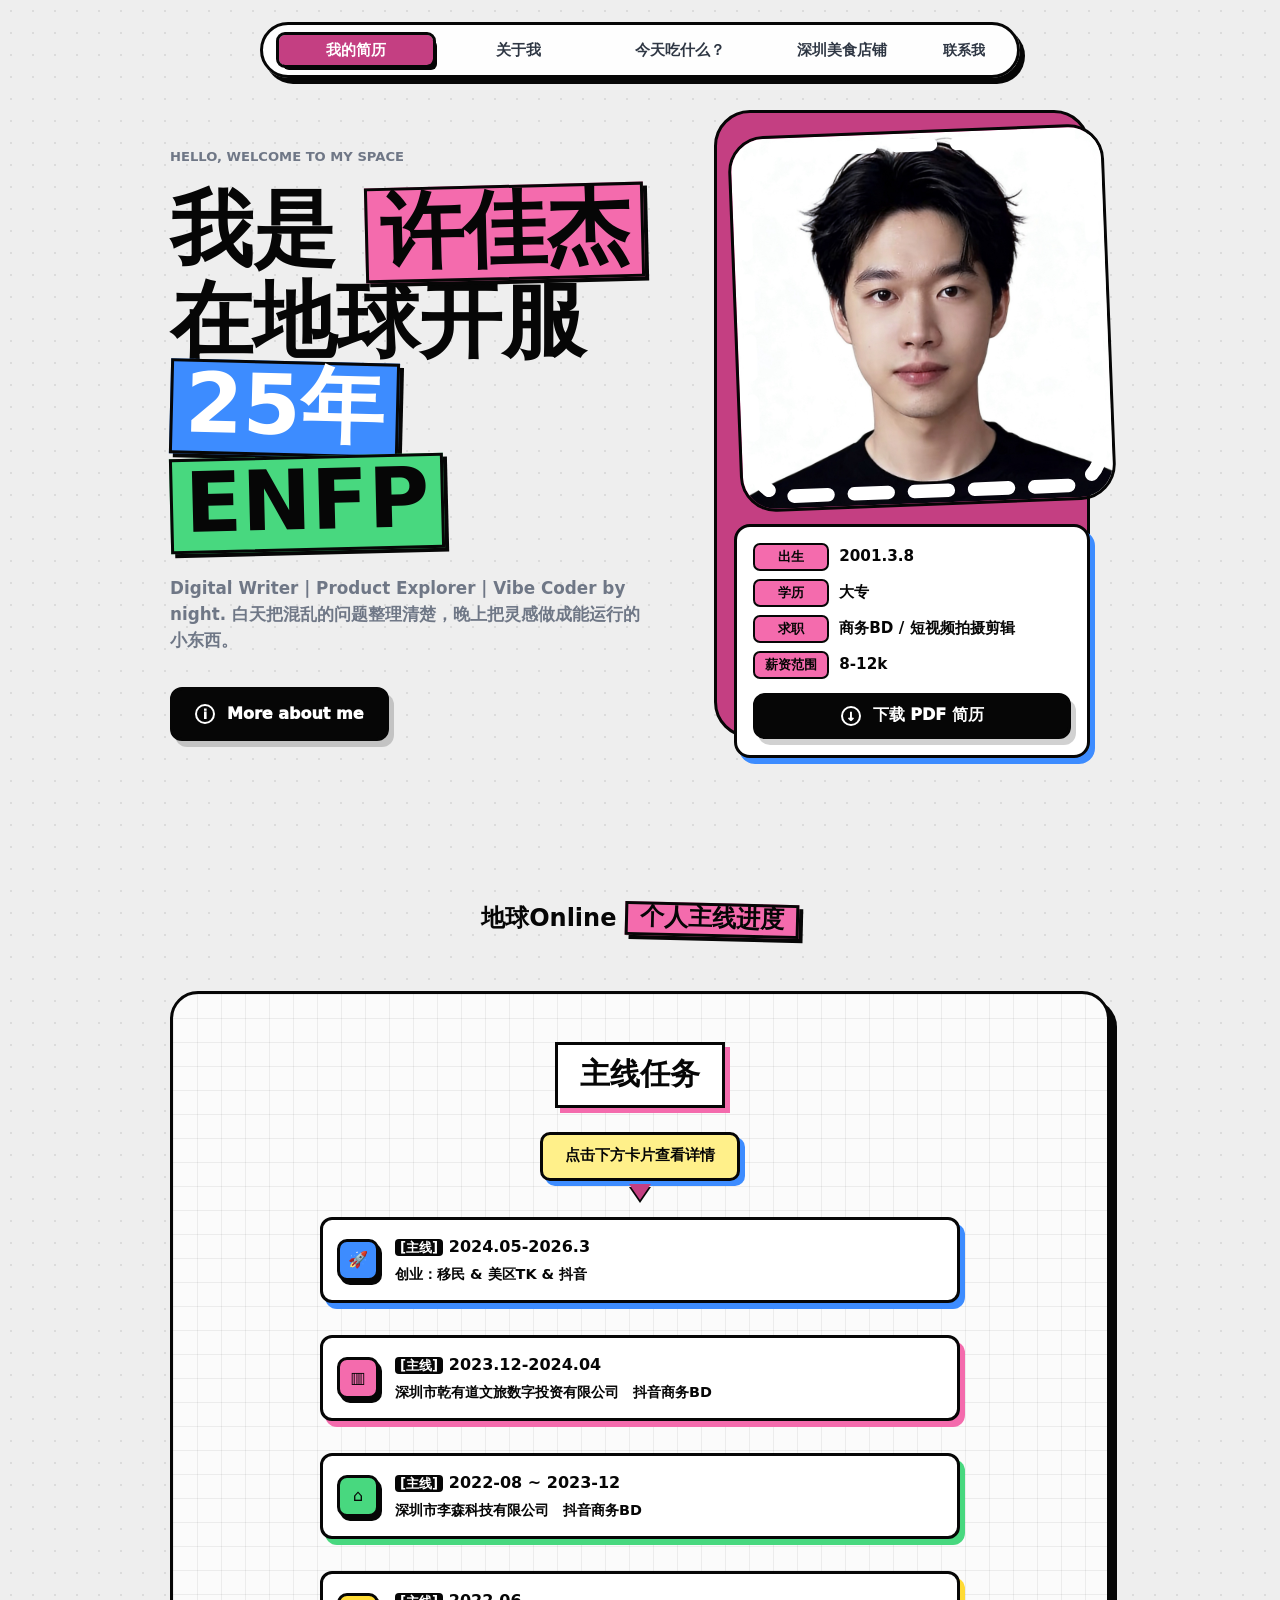
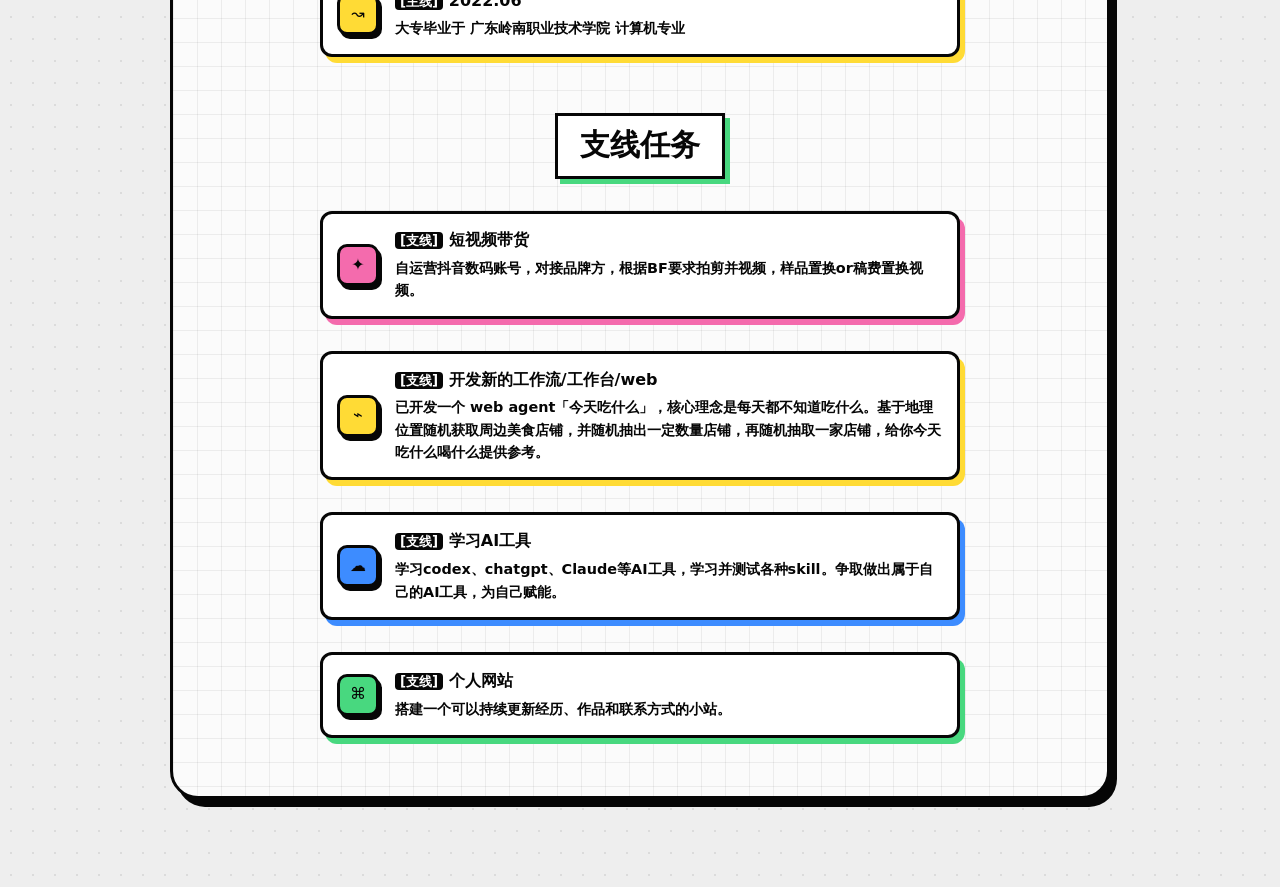
==== commit 85eed8f1: "Add files via upload" ====
--- a/index.html
+++ b/index.html
@@ -125,6 +125,15 @@
               <p>自运营抖音数码账号，对接品牌方，根据BF要求拍剪并视频，样品置换or稿费置换视频。</p>
             </div>
           </button>
+          <button class="quest quest-left side-quest quest-static yellow-shadow" type="button">
+            <span class="tile-icon yellow">⌁</span>
+            <div>
+              <strong><small>[支线]</small> 开发新的工作流/工作台/web</strong>
+              <p>
+                已开发一个 web agent「今天吃什么」，核心理念是每天都不知道吃什么。基于地理位置随机获取周边美食店铺，并随机抽出一定数量店铺，再随机抽取一家店铺，给你今天吃什么喝什么提供参考。
+              </p>
+            </div>
+          </button>
           <button class="quest quest-left side-quest quest-static blue-shadow" type="button">
             <span class="tile-icon blue">☁</span>
             <div>
@@ -229,11 +238,20 @@
               今天
               <span class="marker marker-yellow tilt-left">吃什么？</span>
             </h1>
-            <p class="lead">
-              随便帮你选一家吃的
-              <br />
-              你去炫吧
-            </p>
+            <section class="tool-idea-card" aria-label="今天吃什么设计理念">
+              <p>
+                设计的核心理念是每一天都会遇到究极无敌世纪大难题，所以弄了这个随机抽取美食的网页，直接从根源上解决烦恼。
+              </p>
+              <p>
+                如果你想单独用他，纯净版的可以打开：
+                <a href="https://bozigeaaa.github.io/personal-site/" target="_blank" rel="noreferrer">https://bozigeaaa.github.io/personal-site/</a>
+              </p>
+              <p class="tool-card-slogan">
+                随便帮你选一家吃的
+                <br />
+                你去炫吧
+              </p>
+            </section>
           </div>
           <div class="tools-info-grid">
             <div class="food-status-card">
--- a/styles.css
+++ b/styles.css
@@ -833,6 +833,49 @@
   line-height: 0.98;
 }
 
+.tool-idea-card {
+  max-width: 620px;
+  margin-top: 28px;
+  border: var(--line);
+  border-radius: 18px;
+  padding: 18px 20px;
+  background: #fff2a8;
+  box-shadow: 7px 8px 0 var(--yellow);
+}
+
+.tool-idea-card p {
+  margin: 0;
+  color: var(--muted);
+  font-size: 0.98rem;
+  font-weight: 800;
+  line-height: 1.65;
+}
+
+.tool-idea-card p:not(.tool-card-slogan) {
+  color: var(--ink);
+  font-weight: 900;
+}
+
+.tool-idea-card p + p {
+  margin-top: 10px;
+}
+
+.tool-idea-card a {
+  color: var(--ink);
+  text-decoration: underline;
+  text-decoration-thickness: 2px;
+  text-underline-offset: 4px;
+  overflow-wrap: anywhere;
+}
+
+.tool-idea-card .tool-card-slogan {
+  margin-top: 14px;
+  padding: 0;
+  background: transparent;
+  color: var(--ink);
+  box-shadow: none;
+}
+
 .food-status-card,
 .feedback-card,
 .food-control-panel,
@@ -1627,7 +1670,7 @@
   position: relative;
   display: grid;
   grid-template-columns: minmax(0, 1fr);
-  grid-template-rows: auto auto repeat(4, auto) auto repeat(3, auto);
+  grid-template-rows: auto auto repeat(4, auto) auto repeat(4, auto);
   row-gap: 32px;
   margin-top: 54px;
   border: var(--line);
@@ -1831,23 +1874,46 @@
   grid-row: 10;
 }
 
+.side-quest:nth-of-type(8) {
+  grid-row: 11;
+}
+
 @media (max-width: 900px) {
-  .hero-grid,
   .about-grid,
   .tools-head {
     grid-template-columns: 1fr;
   }
 
+  .hero-grid {
+    grid-template-columns: minmax(0, 1fr) minmax(220px, 0.78fr);
+    gap: 24px;
+    min-height: auto;
+    align-items: start;
+  }
+
+  .hero-copy h1 {
+    font-size: clamp(2.6rem, 8.2vw, 4.9rem);
+  }
+
   .tools-info-grid {
     grid-template-columns: minmax(0, 1.25fr) minmax(138px, 0.75fr);
     gap: 12px;
   }
 
-  .avatar-stack,
+  .avatar-stack {
+    width: min(100%, 360px);
+    max-width: 360px;
+    justify-self: end;
+  }
+
   .avatar-frame,
-  .resume-profile-card,
+  .resume-profile-card {
+    max-width: 360px;
+  }
+
   .id-card {
-    max-width: 420px;
+    width: min(100%, 560px);
+    max-width: 560px;
     justify-self: center;
   }
 
@@ -2178,8 +2244,86 @@
   }
 
   .hero-grid {
+    display: grid;
+    grid-template-columns: minmax(0, 1fr) minmax(118px, 0.58fr);
+    gap: 14px;
     min-height: auto;
     padding-top: 32px;
+    align-items: start;
+  }
+
+  .hero-copy {
+    display: contents;
+  }
+
+  .hero-copy .mini-label {
+    grid-column: 1 / -1;
+    margin-bottom: 2px;
+  }
+
+  .hero-copy h1 {
+    grid-column: 1;
+    grid-row: 2;
+    align-self: center;
+    font-size: clamp(1.95rem, 10.6vw, 3.25rem);
+    line-height: 0.98;
+  }
+
+  .hero-copy .lead {
+    grid-column: 1 / -1;
+    grid-row: 4;
+    margin-top: 14px;
+    max-width: none;
+    font-size: 0.98rem;
+  }
+
+  .hero-copy .comic-button {
+    grid-column: 1 / -1;
+    grid-row: 5;
+  }
+
+  .avatar-stack {
+    display: contents;
+  }
+
+  .avatar-stack::before {
+    content: none;
+  }
+
+  .avatar-frame {
+    grid-column: 2;
+    grid-row: 2;
+    width: min(100%, 188px);
+    max-width: none;
+    justify-self: end;
+    align-self: center;
+    border-radius: 22px;
+    isolation: isolate;
+  }
+
+  .avatar-frame::before {
+    content: "";
+    position: absolute;
+    inset: -10px 8px 10px -10px;
+    z-index: -1;
+    border: var(--line);
+    border-radius: 24px;
+    background: var(--pink);
+  }
+
+  .avatar-frame::after {
+    border-radius: 22px;
+  }
+
+  .avatar-frame img {
+    min-height: 0;
+    border-radius: 22px;
+  }
+
+  .resume-profile-card {
+    grid-column: 1 / -1;
+    grid-row: 3;
+    max-width: none;
   }
 
   .marker {
@@ -2201,11 +2345,24 @@
   }
 
   .id-body {
-    grid-template-columns: 1fr;
+    grid-template-columns: minmax(120px, 0.72fr) minmax(0, 1fr);
+    gap: 14px;
+    padding: 16px;
   }
 
   .id-body img {
-    width: 134px;
+    width: 100%;
+    max-width: 176px;
+  }
+
+  .id-card {
+    width: min(100%, calc(100vw - 28px));
+    max-width: none;
+    transform: rotate(-0.8deg);
+  }
+
+  .id-card .highlight {
+    font-size: 1rem;
   }
 
   .statement {
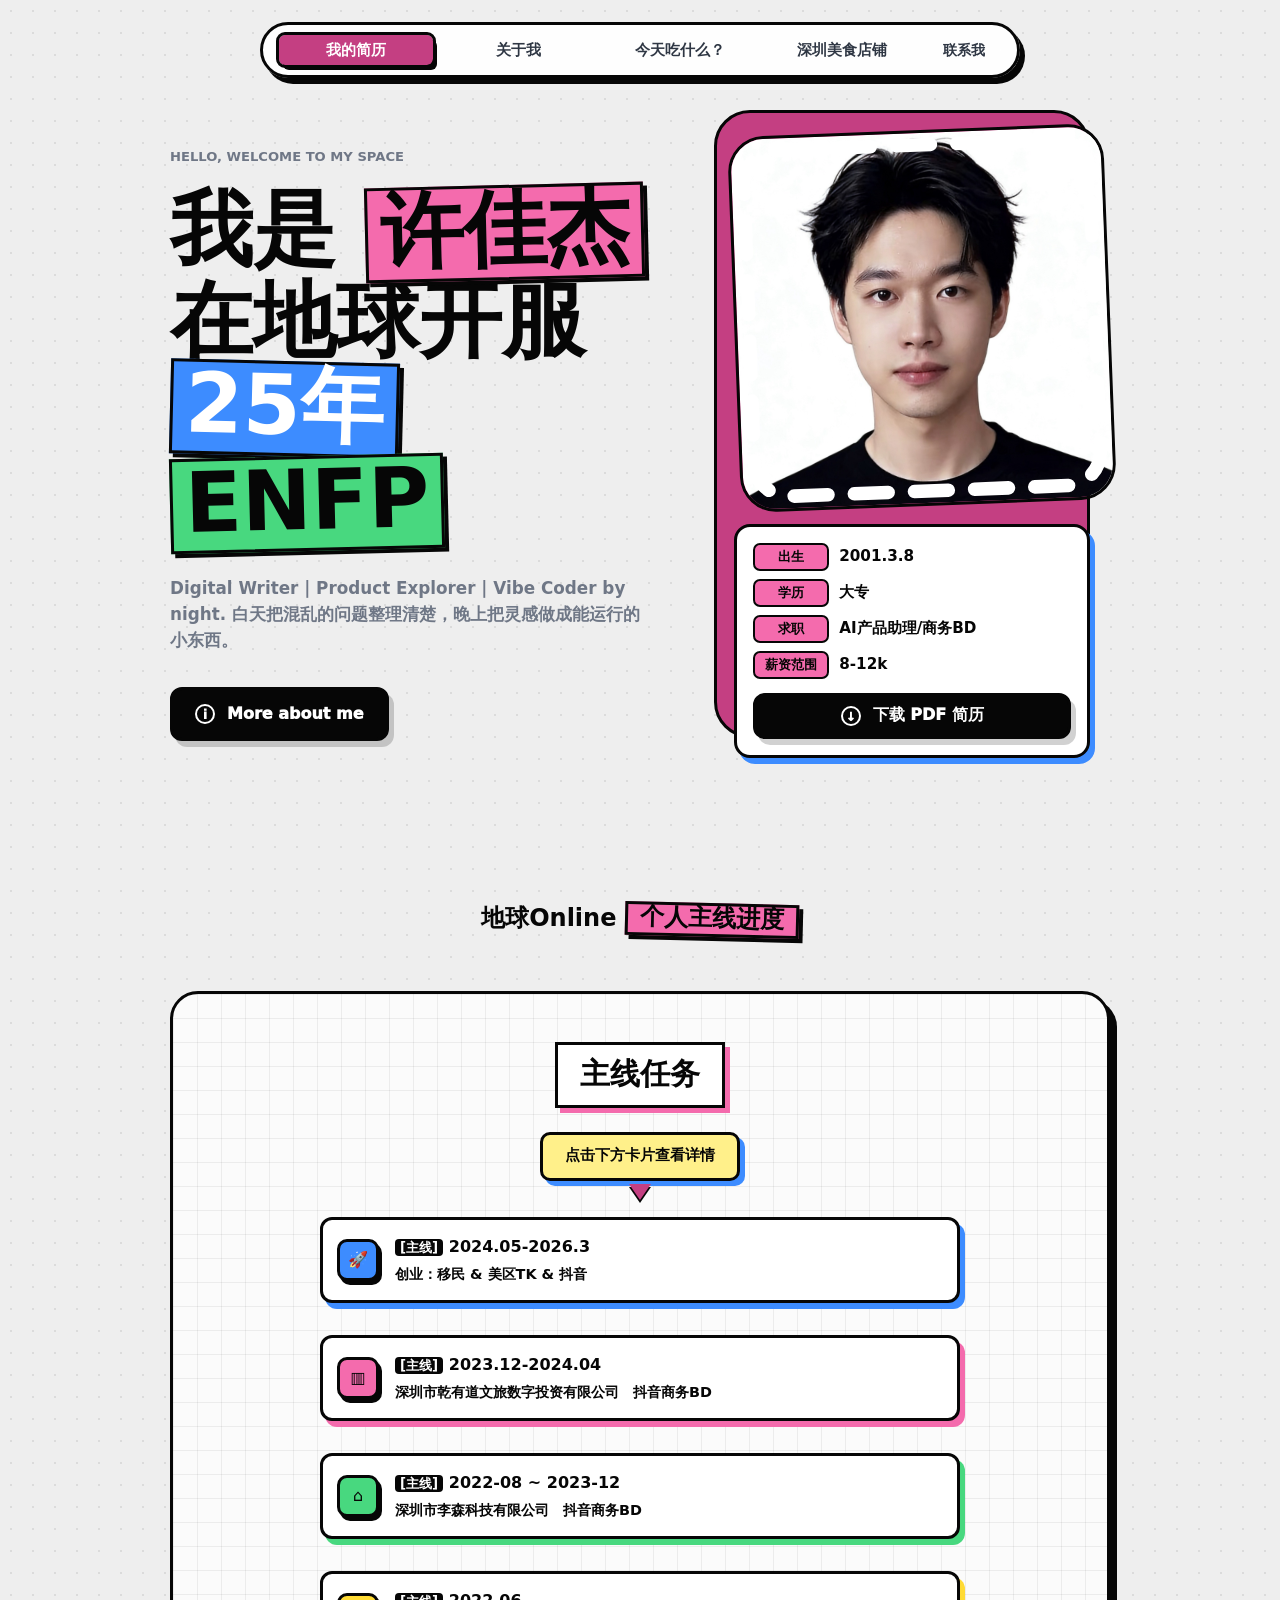
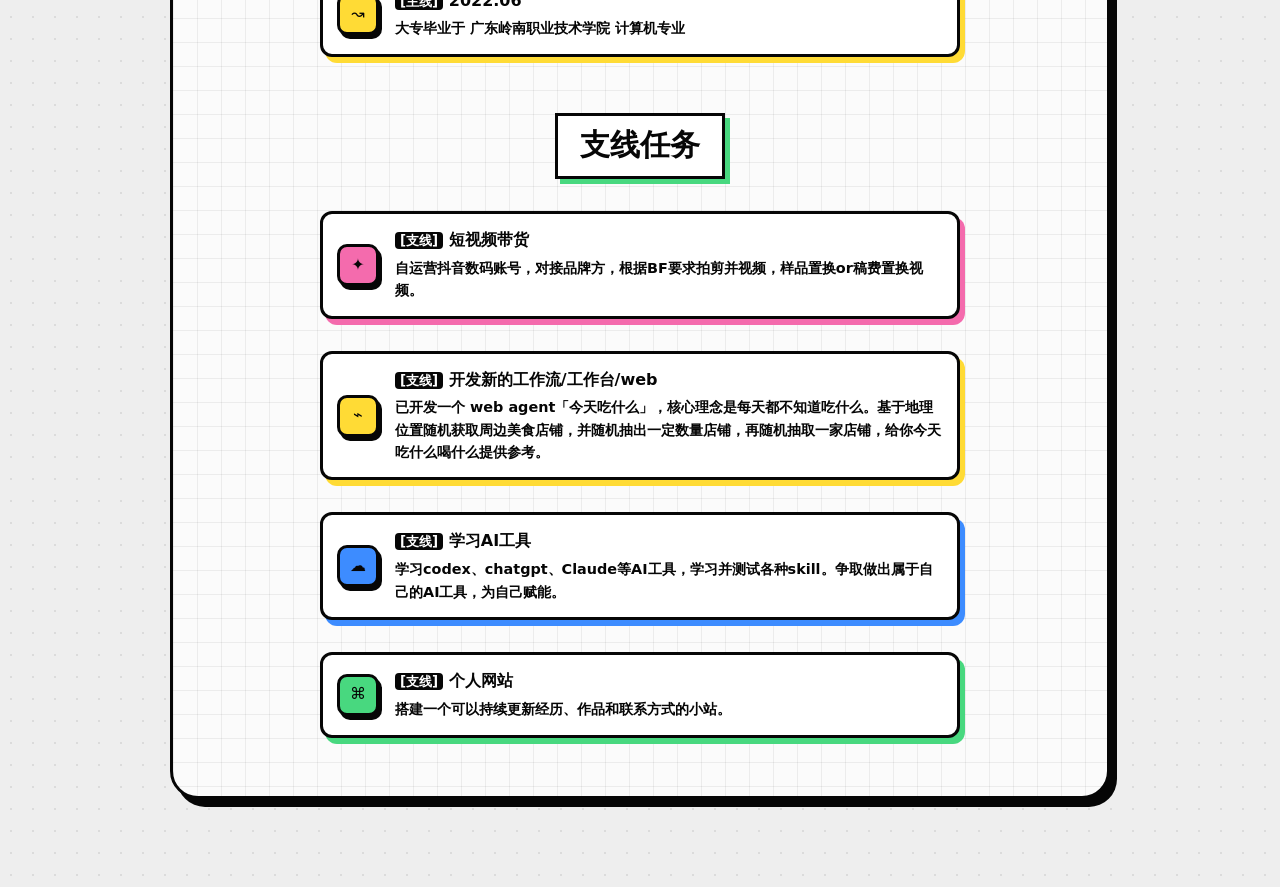
==== commit d3ed9c4e: "Add files via upload" ====
--- a/index.html
+++ b/index.html
@@ -61,7 +61,7 @@
                 </div>
                 <div>
                   <dt>求职</dt>
-                  <dd>商务BD / 短视频拍摄剪辑</dd>
+                  <dd>AI产品助理/商务BD</dd>
                 </div>
                 <div>
                   <dt>薪资范围</dt>
@@ -180,7 +180,7 @@
                 <dt>NAME</dt>
                 <dd>许佳杰</dd>
                 <dt>MAJOR</dt>
-                <dd>商务BD / 摄影剪辑</dd>
+                <dd>AI产品助理/商务BD</dd>
               </dl>
             </div>
             <div class="barcode" aria-hidden="true"></div>
